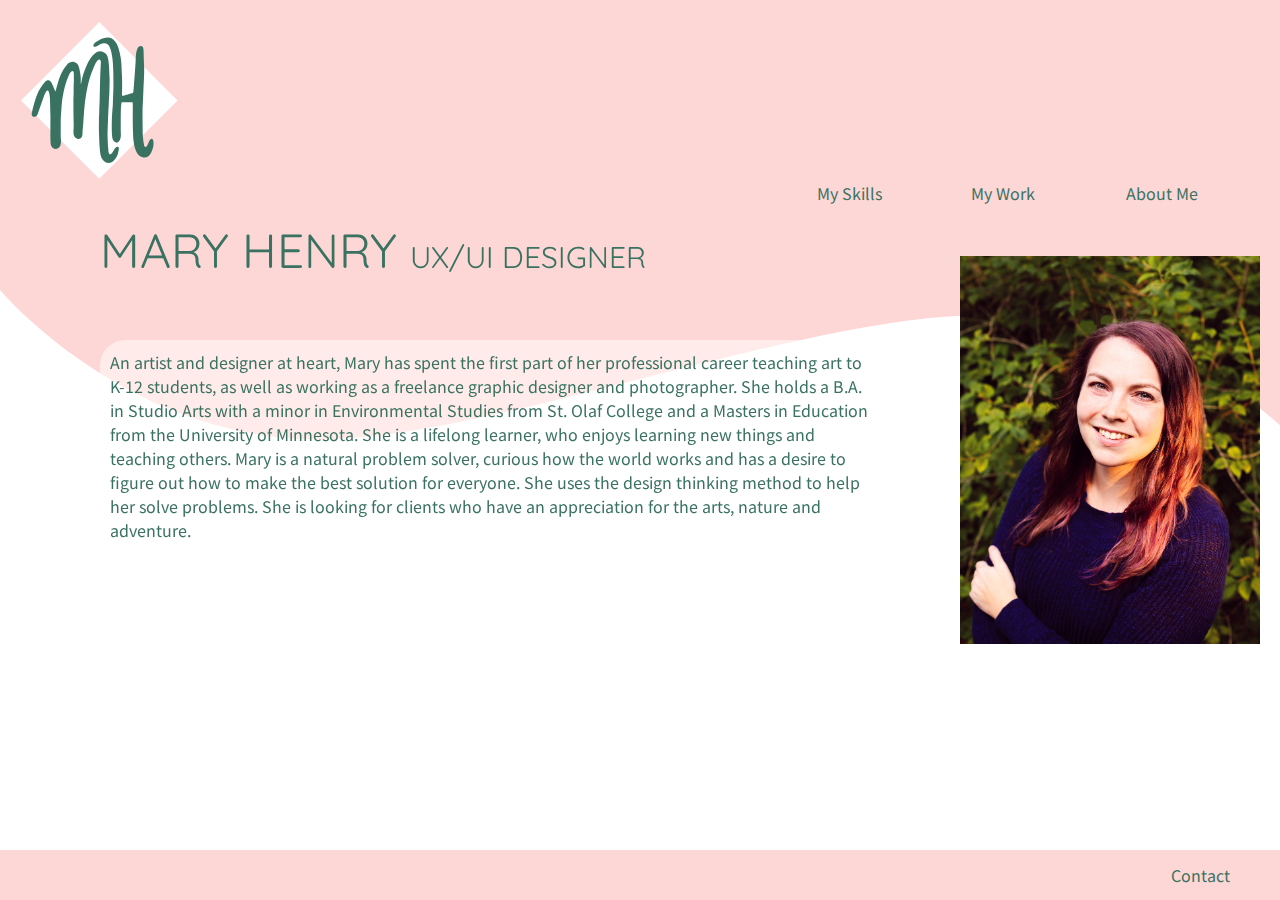
==== index.html @ e124a911 "added more google analytics" ====
<!DOCTYPE html>
<html lang="en">
<head>
      <!-- Global site tag (gtag.js) - Google Analytics -->
<script async src="https://www.googletagmanager.com/gtag/js?id=G-FVBNP0Z9YP"></script>
<script>
  window.dataLayer = window.dataLayer || [];
  function gtag(){dataLayer.push(arguments);}
  gtag('js', new Date());

  gtag('config', 'G-FVBNP0Z9YP');
</script>  
  <meta charset="UTF-8">
    <meta name="viewport" content="width=device-width, initial-scale=1.0">
    <link href="css/style.css" rel="stylesheet" type="text/css">
    <link href="https://fonts.googleapis.com/css2?family=Noto+Sans+JP&family=Quicksand:wght@600&display=swap" rel="stylesheet">

    <title>Mary Henry | UX/UI Designer</title>
</head>
<body>
  <img class="background" src="images/websitebackground.svg">
  <nav id="navigation">
    <div id="logo" class="categoryGridArea">
      <img src="images/logomh-edit.svg" alt="logo" width="200" height="200">
    </div>
      <div id="mySkills" class="categoryGridArea menuItem">
        <div>My Skills</div>
      </div>
      <div id="myWork" class="categoryGridArea menuItem">
        <div>My Work</div>
      </div>
      <div id="aboutMe" class="categoryGridArea menuItem">
        <div>About Me</div>
      </div>
    </nav>
  <section id="bodySection"> 
    <div id="name" class="bodyGridArea">
      <div>MARY HENRY <span id="title"> UX/UI DESIGNER</span></div>
    </div>
     <div id="bodyText" class="bodyGridArea">
      <div class="heading">An artist and designer at heart, Mary has spent the first part of her professional career teaching art to K-12 students, as well as working as a freelance graphic designer and photographer. She holds a B.A. in Studio Arts with a minor in Environmental Studies from St. Olaf College and a Masters in Education from the University of Minnesota. She is a lifelong learner, who enjoys learning new things and teaching others.

    Mary is a natural problem solver, curious how the world works and has a desire to figure out how to  make the best solution for everyone. She uses the design thinking method to help her solve problems.
    
    She is looking for clients who have an appreciation for the arts, nature and adventure.
      </div>
    </div>
    <div id="profilePhoto" class="bodyGridArea">
      <img src="images/987A7944-Edit-crop.jpg" alt="Profile Picture" width="300">
    </div>
  </section>
  <br>
  <br>
  <footer id="footer">
      <div id="contact" class="footerGridArea menuItem">
        <div>Contact</div>
      </div>
  </footer>
</body>
<script src="https://code.jquery.com/jquery-3.5.0.js"></script>
<script src="js/index.js"></script>
</html>
---- css/style.css ----
body {
    margin: 0px;
    padding: 0px;
    font-family: 'Noto Sans JP', sans-serif;
}

h2 {
    color:#3A7262;
    font-size: 30px;
    text-align: center;
}

h3 {
    color:#3A7262;
    font-size: 25px;
    text-align: left;
    margin: 5px

}

.background {
        position: fixed;
        left: 0px;
        top: 0px;
        z-index: -1;
    }

#navigation {
    display: grid;
    text-align: left;
    position: fixed;
    top: 0;
    background-color: #FDD7D5;
    color: #3A7262;
    font-weight: 400;
    grid-template-columns: 1fr 1fr 1fr 1fr 1fr 1fr 1fr 1fr;
    grid-template-areas: 
    "logo 0 0 0 0 mySkills myWork aboutMe";
}

#logo {
    grid-area: logo;
}
#mySkills {
    grid-area: mySkills;
    margin-top: 25px;
}
#myWork {
    grid-area: myWork;
    margin-top: 25px;
}
#aboutMe {
    grid-area: aboutMe;
    margin-top: 25px;
}

.categoryGridArea {
  background-position: center;
  background-size: cover;
  background-repeat: no-repeat;
  cursor: pointer;
  align-content: end;
}

#bodySection {
    display: grid;
    color:#3A7262;
    margin-top: 200px;
    border: 1px black;
    grid-template-columns: 1fr 1fr 1fr 1fr;
    grid-template-rows: 90px 400px;
    grid-template-areas: 
    "name name name profilePhoto"
    "bodyText bodyText bodyText profilePhoto";
}
#name {
    grid-area: name;
    font-size: 48px;
    color: #3A7262;
    text-align: left;
    align-items: center;
    justify-content: left;
    margin-top: 10px;
    margin-left: 100px;
    font-family: 'Quicksand', sans-serif;
    }

#title {
    grid-area: title;
    font-size: 30px;
    color: #3A7262;
    text-align: left;
    justify-content: left;
    align-items: center;
    font-family: 'Quicksand', sans-serif;
    }

#bodyText {
    grid-area: bodyText;
    text-align: top;
}
#profilePhoto {
    grid-area: profilePhoto;
    align-items: center;
    margin-top: 10px;
    
}
.bodyGridArea {
  display: grid;
  background-repeat: no-repeat;
}
.heading {
    margin-left: 100px;
    margin-right: 75px;
    margin-top: 50px;
    padding: 10px;
    border-radius: 25px;
    background-color: rgba(255,255,255, 0.5);
}
#footer {
    display: grid;
    position: fixed;
    left: 0;
    bottom: 0;
    width: 100%;
    background-color: #FDD7D5;
    color: #3A7262;
    font-weight: 400;
    grid-template-columns: 1fr 1fr 1fr 1fr 1fr 1fr 1fr 1fr;
    grid-template-rows: 50px;
    grid-template-areas: 
    "0 0 0 0 0 0 0 contact";
}
#contact {
    grid-area: contact;
    align-items: center;
    justify-content: center;
}
.footerGridArea {
    display: grid;
    cursor: pointer;
}

#mySkillsPage {
    display: grid;
    color:#3A7262;
    margin-top: 200px;
    grid-template-columns: 1fr 1fr 1fr 1fr;
    grid-template-rows: 100%;
    grid-template-areas: 
    "skill1 skill2 skill3 skill4";
}

#skill1 {
    grid-area: skill1;
    color: #3A7262;
    text-align: left;
    align-items: center;
    margin:20px;
    padding: 15px;
    border: 5px solid #FDD7D5;
    background-color: rgba(255,255,255, 0.5);
}

#skill2 {
    grid-area: skill2;
    color: #3A7262;
    text-align: left;
    align-items: center;
    margin:20px;
    padding: 15px;
    border: 5px solid #FDD7D5;
    background-color: rgba(255,255,255, 0.5);
}

#skill3 {
    grid-area: skill3;
    color: #3A7262;
    text-align: left;
    align-items: center;
    margin:20px;
    padding: 15px;
    border: 5px solid #FDD7D5;
    background-color: rgba(255,255,255, 0.5);
}

#skill4 {
    grid-area: skill4;
    color: #3A7262;
    text-align: left;
    align-items: center;
    margin:20px;
    padding: 15px 15px 15px 31px;
    border: 5px solid #FDD7D5;
    background-color: rgba(255,255,255, 0.5);
}

ul {
    list-style-type:none;
    padding: 0;
  }

#myWorkBody {
    display: grid;
    color:#3A7262;
    align-items: center;
    margin-top: 200px;
    justify-content: space-evenly;
    grid-template-columns: 300px 500px;
    grid-template-rows: 1fr 1fr 1fr;
    grid-template-areas: 
    "copyCatPhoto copyCat" 
    "streetSmartPhoto streetSmart" 
    "kivaPhoto kiva";
}

#copyCatPhoto {
    grid-area: copyCatPhoto;
}

#copyCat {
    grid-area: copyCat;
    color: #3A7262;
    text-align: left;
    align-items: center;
    margin-top: 20px;
    padding: 15px;
    border: 5px solid #FDD7D5;
    background-color: rgba(255,255,255, 0.5);
}

#streetSmartPhoto {
    grid-area: streetSmartPhoto;
}

#streetSmart {
    grid-area: streetSmart;
    color: #3A7262;
    text-align: left;
    align-items: center;
    padding: 15px;
    border: 5px solid #FDD7D5;
    background-color: rgba(255,255,255, 0.5);
}

#kivaPhoto {
    grid-area: kivaPhoto;
}
#kiva {
    grid-area: kiva;
    color: #3A7262;
    text-align: left;
    align-items: center;
    padding: 15px;
    border: 5px solid #FDD7D5;
    background-color: rgba(255,255,255, 0.5);
}

#homeCards {
    display: grid;
    color:#3A7262;
    align-items: center;
    margin: 25px;
    margin-top: 200px;
    justify-content: center;
    grid-template-columns: 1fr 1fr 1fr;
    grid-template-rows: 300px;
    grid-template-areas: 
    "copyCatPhoto streetSmartPhoto kivaPhoto"; 
}


/** Responsive Code Below **/
@media only screen and (max-width: 953px) {
    #bodySection {
        display: grid;
        color:#3A7262;
        align-items: center;
        justify-content: center;
        padding: 10px;
        grid-template-columns: 1fr;
        grid-template-rows: 90px 90px 350px 1fr;
        grid-template-areas: 
        "name"
        "name"
        "profilePhoto"
        "bodyText" ;
}
    #name {
        grid-area: name;
        font-size: 48px;
        color: #3A7262;
        text-align: center;
        align-items: center;
        justify-content: center;
        margin-top: 10px;
        margin-left: 0px;
        font-family: 'Quicksand', sans-serif;
    }
    #profilePhoto {
        grid-area: profilePhoto;
        align-items: center;
        justify-content: center;
        margin-top: 50px;   
    }
    #bodyText {
        grid-area: bodyText;
        text-align: top;
    }
    .heading {
        margin-left: 10px;
        margin-right: 10px;
        margin-top: 50px;
        padding: 10px;
        border-radius: 25px;
        background-color: rgba(255,255,255, 0.5);
    }
}
@media only screen and (max-width: 600px) {
    #bodySection {
        display: grid;
        color:#3A7262;
        align-items: center;
        justify-content: space-around;
        padding: 10px;
        grid-template-columns: 1fr;
        grid-template-rows: 90px 90px 350px 1fr;
        grid-template-areas: 
        "name"
        "name"
        "profilePhoto"
        "bodyText";
    }
    #name {
        grid-area: name;
        font-size: 48px;
        color: #3A7262;
        text-align: center;
        align-items: center;
        justify-content: center;
        margin-top: 10px;
        margin-left: 0px;
        font-family: 'Quicksand', sans-serif;
    }
    #profilePhoto {
        grid-area: profilePhoto;
        align-items: center;
        justify-content: center;
        margin-top: 50px;   
    }
    #bodyText {
        grid-area: bodyText;
        text-align: top;
        margin: 0 auto;
    }
    .heading {
        margin-left: 10px;
        margin-right: 10px;
        margin-top: 50px;
        padding: 10px;
        border-radius: 25px;
        background-color: rgba(255,255,255, 0.5);
    }
    #mySkillsPage {
        display: grid;
        color:#3A7262;
        grid-template-columns: 1fr;
        grid-template-rows: 25% 25% 25% 25%;
        grid-template-areas: 
        "skill1"
        "skill2" 
        "skill3" 
        "skill4";
    }
    #skill4 {
        grid-area: skill4;
        color: #3A7262;
        text-align: left;
        align-items: center;
        height: 300px;
        margin: 20px;
        padding: 15px 15px 15px 15px;
        border: 5px solid #FDD7D5;
    }

    #myWorkBody {
        display: grid;
        color:#3A7262;
        align-items: center;
        justify-content: center;
        margin: 10px;
        grid-template-columns: 1fr;
        grid-template-rows: 1fr 1fr 1fr 1fr 1fr 1fr;
        grid-template-areas: 
        "copyCatPhoto" 
        "copyCat" 
        "streetSmartPhoto"
        "streetSmart" 
        "kivaPhoto"
        "kiva";
    }
    #copyCatPhoto {
        grid-area: copyCatPhoto;
        width: 200px;
        justify-content: center;
    }
    
    #streetSmartPhoto {
        grid-area: streetSmartPhoto;
        width: 200px;
        justify-content: center;
    }
    
    #kivaPhoto {
        grid-area: kivaPhoto;
        width: 200px;
        justify-content: center;
    }
    #homeCards {
        display: grid;
        color:#3A7262;
        align-items: center;
        margin-top: 200px;
        margin: 20px;
        justify-content: center;
        grid-template-columns: 1fr;
        grid-template-rows: 1fr 1fr 1fr;
        grid-template-areas: 
        "copyCatPhoto"
        "streetSmartPhoto"
        "kivaPhoto"; 
    }
}
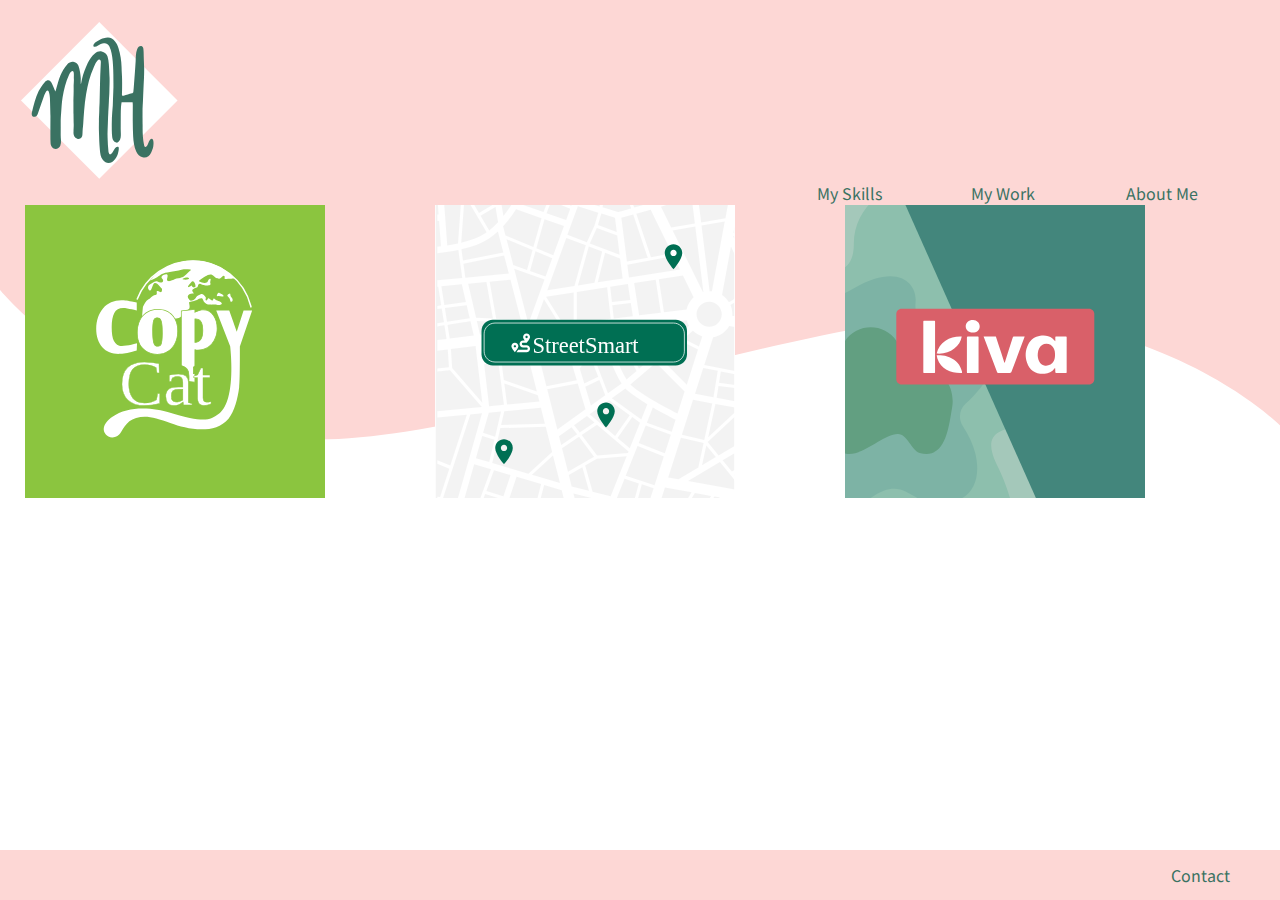
==== commit b6370f44: "Updated page names" ====
--- a/index.html
+++ b/index.html
@@ -1,6 +1,17 @@
 <!DOCTYPE html>
 <html lang="en">
 <head>
+<!-- Hotjar Tracking Code for https://marymhenry.github.io/home.html -->
+<script>
+  (function(h,o,t,j,a,r){
+      h.hj=h.hj||function(){(h.hj.q=h.hj.q||[]).push(arguments)};
+      h._hjSettings={hjid:2071495,hjsv:6};
+      a=o.getElementsByTagName('head')[0];
+      r=o.createElement('script');r.async=1;
+      r.src=t+h._hjSettings.hjid+j+h._hjSettings.hjsv;
+      a.appendChild(r);
+  })(window,document,'https://static.hotjar.com/c/hotjar-','.js?sv=');
+</script>
       <!-- Global site tag (gtag.js) - Google Analytics -->
 <script async src="https://www.googletagmanager.com/gtag/js?id=G-FVBNP0Z9YP"></script>
 <script>
@@ -14,48 +25,42 @@
     <meta name="viewport" content="width=device-width, initial-scale=1.0">
     <link href="css/style.css" rel="stylesheet" type="text/css">
     <link href="https://fonts.googleapis.com/css2?family=Noto+Sans+JP&family=Quicksand:wght@600&display=swap" rel="stylesheet">
-
     <title>Mary Henry | UX/UI Designer</title>
 </head>
 <body>
   <img class="background" src="images/websitebackground.svg">
-  <nav id="navigation">
-    <div id="logo" class="categoryGridArea">
-      <img src="images/logomh-edit.svg" alt="logo" width="200" height="200">
+    <nav id="navigation">
+        <div id="logo" class="categoryGridArea">
+          <img src="images/logomh-edit.svg" alt="logo" width="200" height="200">
+        </div>
+          <div id="mySkills" class="categoryGridArea menuItem">
+            <div>My Skills</div>
+          </div>
+          <div id="myWork" class="categoryGridArea menuItem">
+            <div>My Work</div>
+          </div>
+          <div id="aboutMe" class="categoryGridArea menuItem">
+            <div>About Me</div>
+          </div>
+        </nav>
+
+<section id="homeCards">
+        <div id="copyCatPhoto"> 
+          <img src="images/CopyCat.svg" alt="copycat logo" width="300">
+        </div> 
+    <div id="streetSmartPhoto">
+        <img src="images/StreetSmart.svg" alt="streetsmart logo" width="300">
     </div>
-      <div id="mySkills" class="categoryGridArea menuItem">
-        <div>My Skills</div>
-      </div>
-      <div id="myWork" class="categoryGridArea menuItem">
-        <div>My Work</div>
-      </div>
-      <div id="aboutMe" class="categoryGridArea menuItem">
-        <div>About Me</div>
-      </div>
-    </nav>
-  <section id="bodySection"> 
-    <div id="name" class="bodyGridArea">
-      <div>MARY HENRY <span id="title"> UX/UI DESIGNER</span></div>
+    <div id="kivaPhoto">
+        <img src="images/Kiva.svg" alt="kiva logo" width="300">
     </div>
-     <div id="bodyText" class="bodyGridArea">
-      <div class="heading">An artist and designer at heart, Mary has spent the first part of her professional career teaching art to K-12 students, as well as working as a freelance graphic designer and photographer. She holds a B.A. in Studio Arts with a minor in Environmental Studies from St. Olaf College and a Masters in Education from the University of Minnesota. She is a lifelong learner, who enjoys learning new things and teaching others.
+    </section>
 
-    Mary is a natural problem solver, curious how the world works and has a desire to figure out how to  make the best solution for everyone. She uses the design thinking method to help her solve problems.
-    
-    She is looking for clients who have an appreciation for the arts, nature and adventure.
-      </div>
-    </div>
-    <div id="profilePhoto" class="bodyGridArea">
-      <img src="images/987A7944-Edit-crop.jpg" alt="Profile Picture" width="300">
-    </div>
-  </section>
-  <br>
-  <br>
-  <footer id="footer">
-      <div id="contact" class="footerGridArea menuItem">
-        <div>Contact</div>
-      </div>
-  </footer>
+    <footer id="footer">
+        <div id="contact" class="footerGridArea menuItem">
+            <div>Contact</div>
+        </div>
+        </footer>
 </body>
 <script src="https://code.jquery.com/jquery-3.5.0.js"></script>
 <script src="js/index.js"></script>
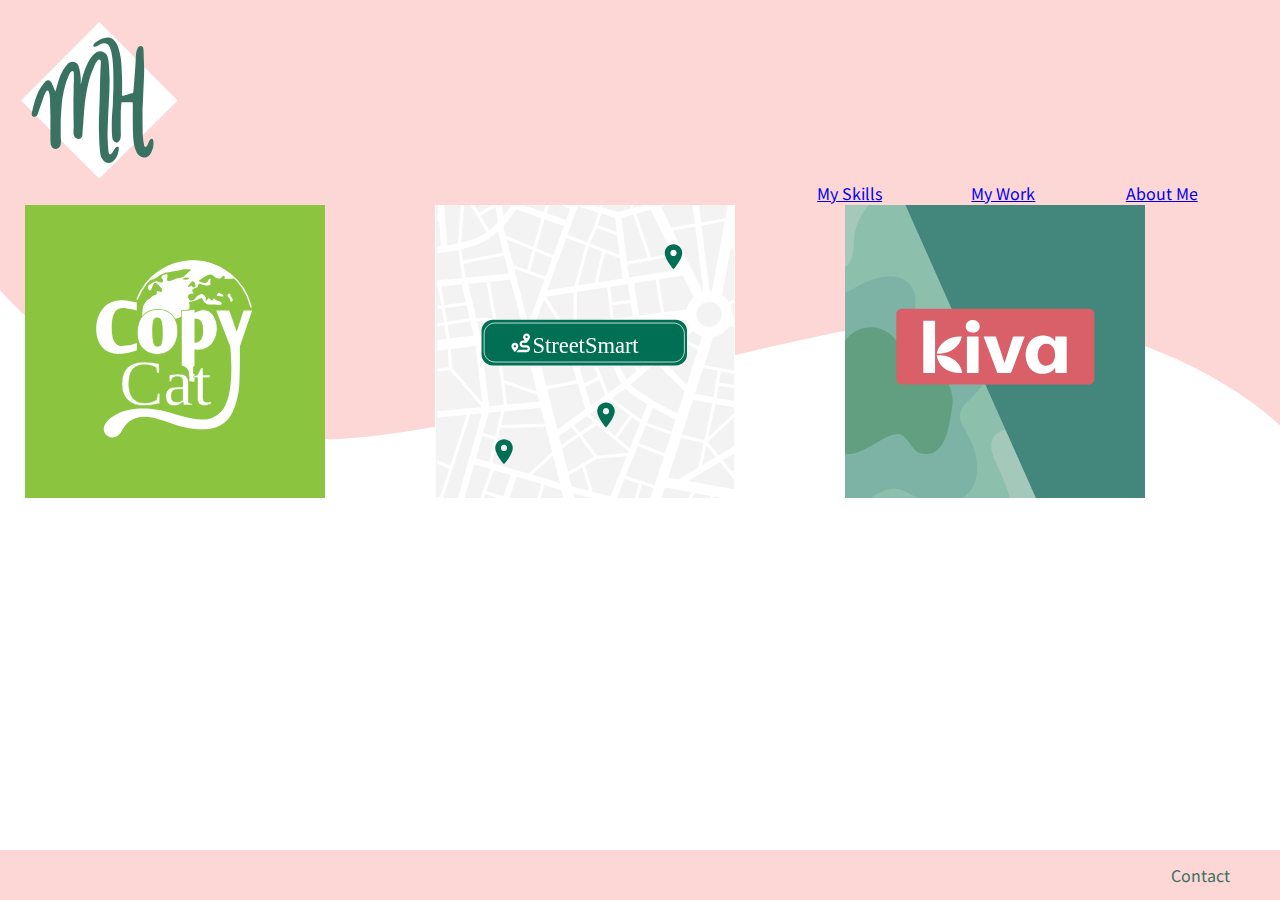
==== commit b144efda: "Added Links" ====
--- a/index.html
+++ b/index.html
@@ -31,16 +31,24 @@
   <img class="background" src="images/websitebackground.svg">
     <nav id="navigation">
         <div id="logo" class="categoryGridArea">
+          <a href="index.html">
           <img src="images/logomh-edit.svg" alt="logo" width="200" height="200">
+        </a>
         </div>
           <div id="mySkills" class="categoryGridArea menuItem">
+            <a href="mySkills.html">
             <div>My Skills</div>
+          </a>
           </div>
           <div id="myWork" class="categoryGridArea menuItem">
+            <a href="myWork.html">
             <div>My Work</div>
+          </a>
           </div>
           <div id="aboutMe" class="categoryGridArea menuItem">
+            <a href="aboutMe.html">
             <div>About Me</div>
+          </a>
           </div>
         </nav>
 
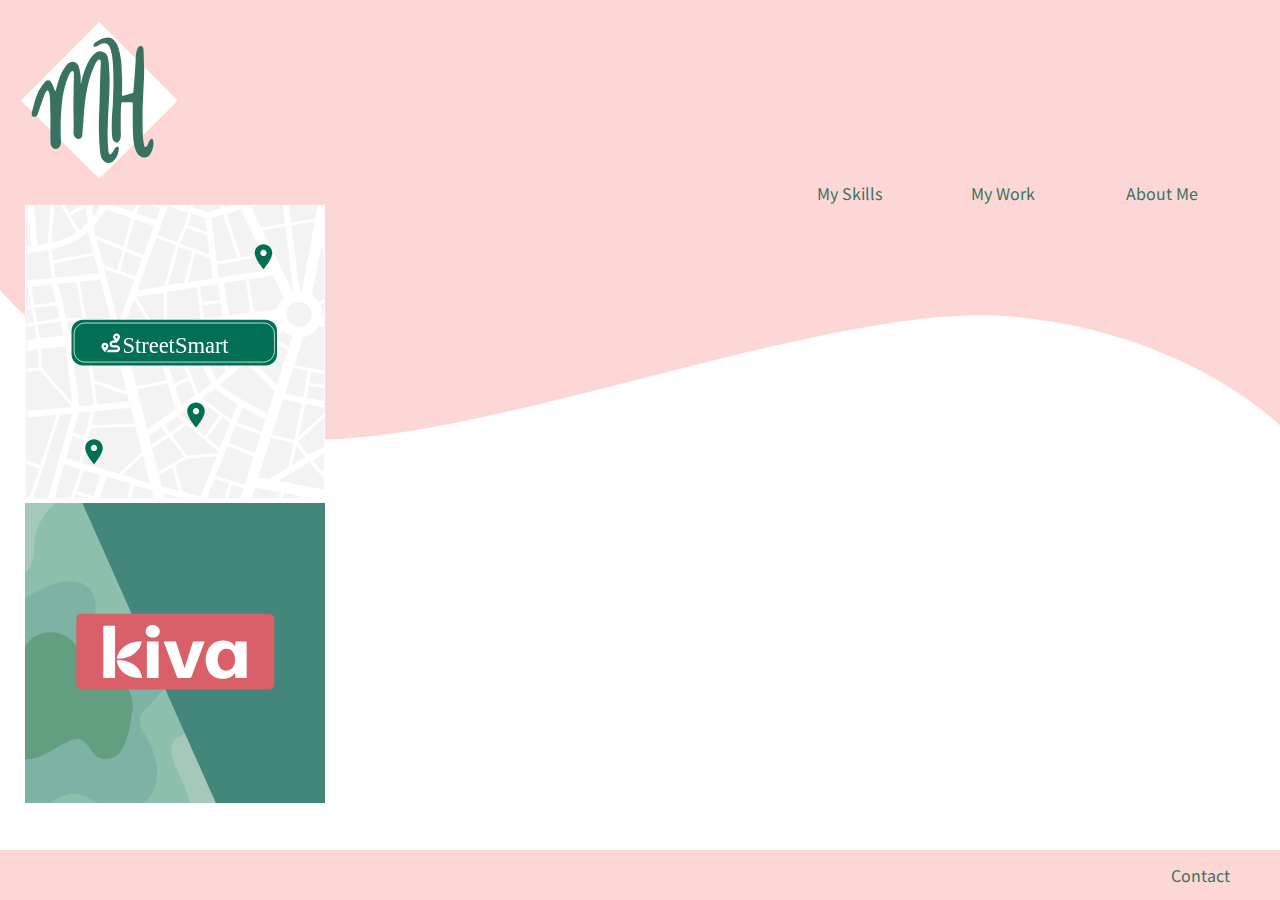
==== commit f065d33d: "Updated links" ====
--- a/index.html
+++ b/index.html
@@ -55,6 +55,7 @@
 <section id="homeCards">
         <div id="copyCatPhoto"> 
           <img src="images/CopyCat.svg" alt="copycat logo" width="300">
+          <a href="casestudy.html"
         </div> 
     <div id="streetSmartPhoto">
         <img src="images/StreetSmart.svg" alt="streetsmart logo" width="300">
--- a/css/style.css
+++ b/css/style.css
@@ -15,9 +15,78 @@
     font-size: 25px;
     text-align: left;
     margin: 5px
-
-}
-
+}
+
+a:link {
+    color:#3A7262;
+    background-color: transparent;
+    text-decoration: none;
+  }
+  
+  a:visited {
+    color:#208283;
+    background-color: transparent;
+    text-decoration: none;
+  }
+  
+  a:hover {
+    color: white;
+    background-color: transparent;
+    text-decoration: underline;
+  }
+  
+  a:active {
+    color:#ba7f7c;
+    background-color: transparent;
+    text-decoration: underline;
+  }
+
+  #topSection {
+    color:#3A7262;
+    text-emphasis: bold;
+    margin-top: 300px;
+    justify-content: center;
+    text-align: center;
+    z-index: -1;
+}
+
+#introSection {
+    margin-top: 100px;
+    justify-content: center;
+}
+
+#introText {
+    color: #3A7262;
+    text-align: left;
+    align-items: center;
+    padding: 15px;
+    border-radius: 20px;
+    background-color: rgba(255,255,255, 0.5);
+}
+
+.card-text {
+    color:#3A7262;
+    font-size: 18px;
+    text-align: center;
+}
+.card {
+    border-color: white;
+}
+
+.cardBody {
+    border: 5px solid #3A7262;
+}
+.list {
+    color:#3A7262;
+    font-size: 18px;
+    text-align: center;
+    line-height: 80%;
+    margin-top: 25px;
+    padding: 10px;
+    border-radius: 25px;
+    background-color: rgba(255,255,255, 0.5);
+
+}
 .background {
         position: fixed;
         left: 0px;
@@ -138,7 +207,6 @@
 }
 .footerGridArea {
     display: grid;
-    cursor: pointer;
 }
 
 #mySkillsPage {
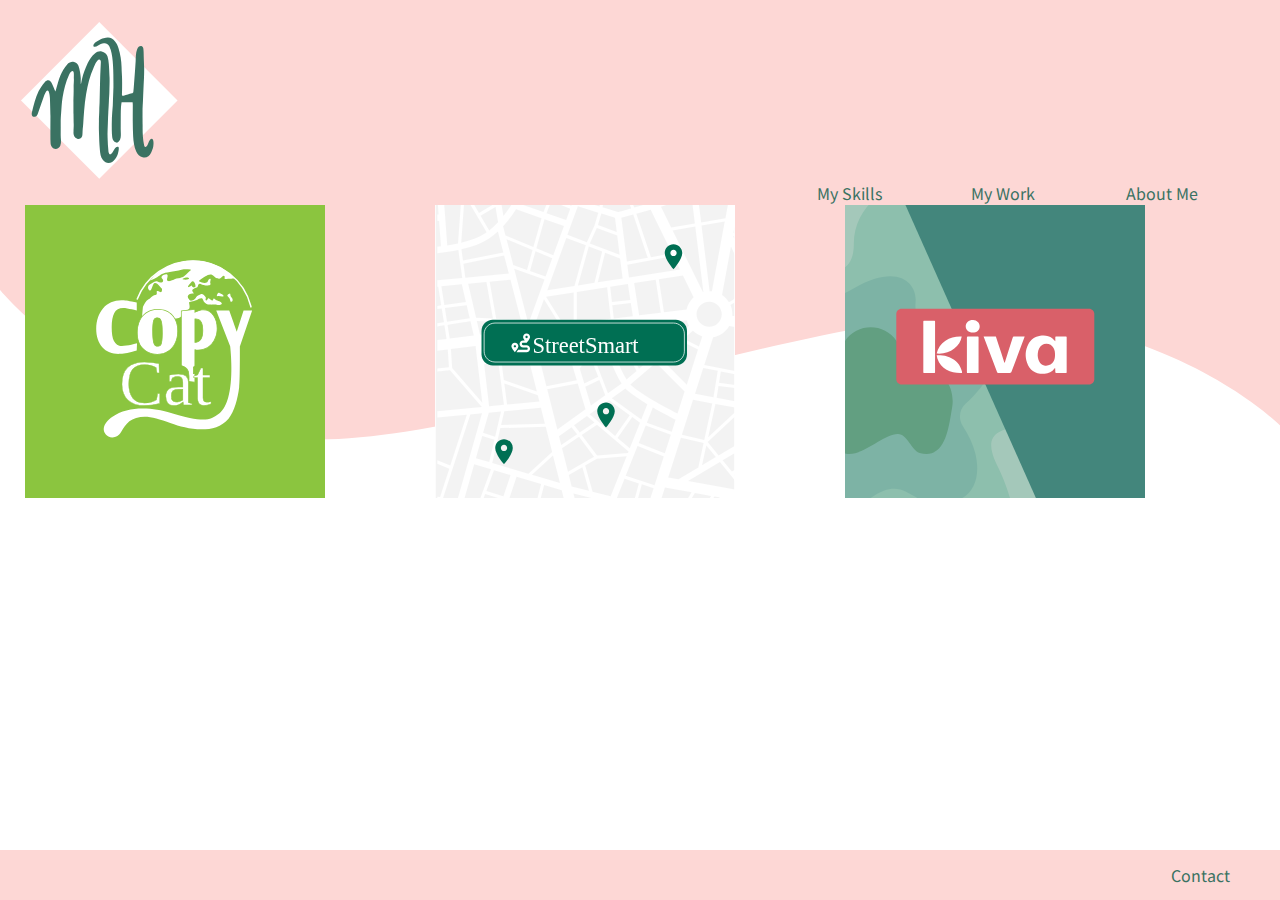
==== commit c41166a8: "Fixed links" ====
--- a/index.html
+++ b/index.html
@@ -55,7 +55,7 @@
 <section id="homeCards">
         <div id="copyCatPhoto"> 
           <img src="images/CopyCat.svg" alt="copycat logo" width="300">
-          <a href="casestudy.html"
+          <a href="casestudy.html"></a>
         </div> 
     <div id="streetSmartPhoto">
         <img src="images/StreetSmart.svg" alt="streetsmart logo" width="300">
